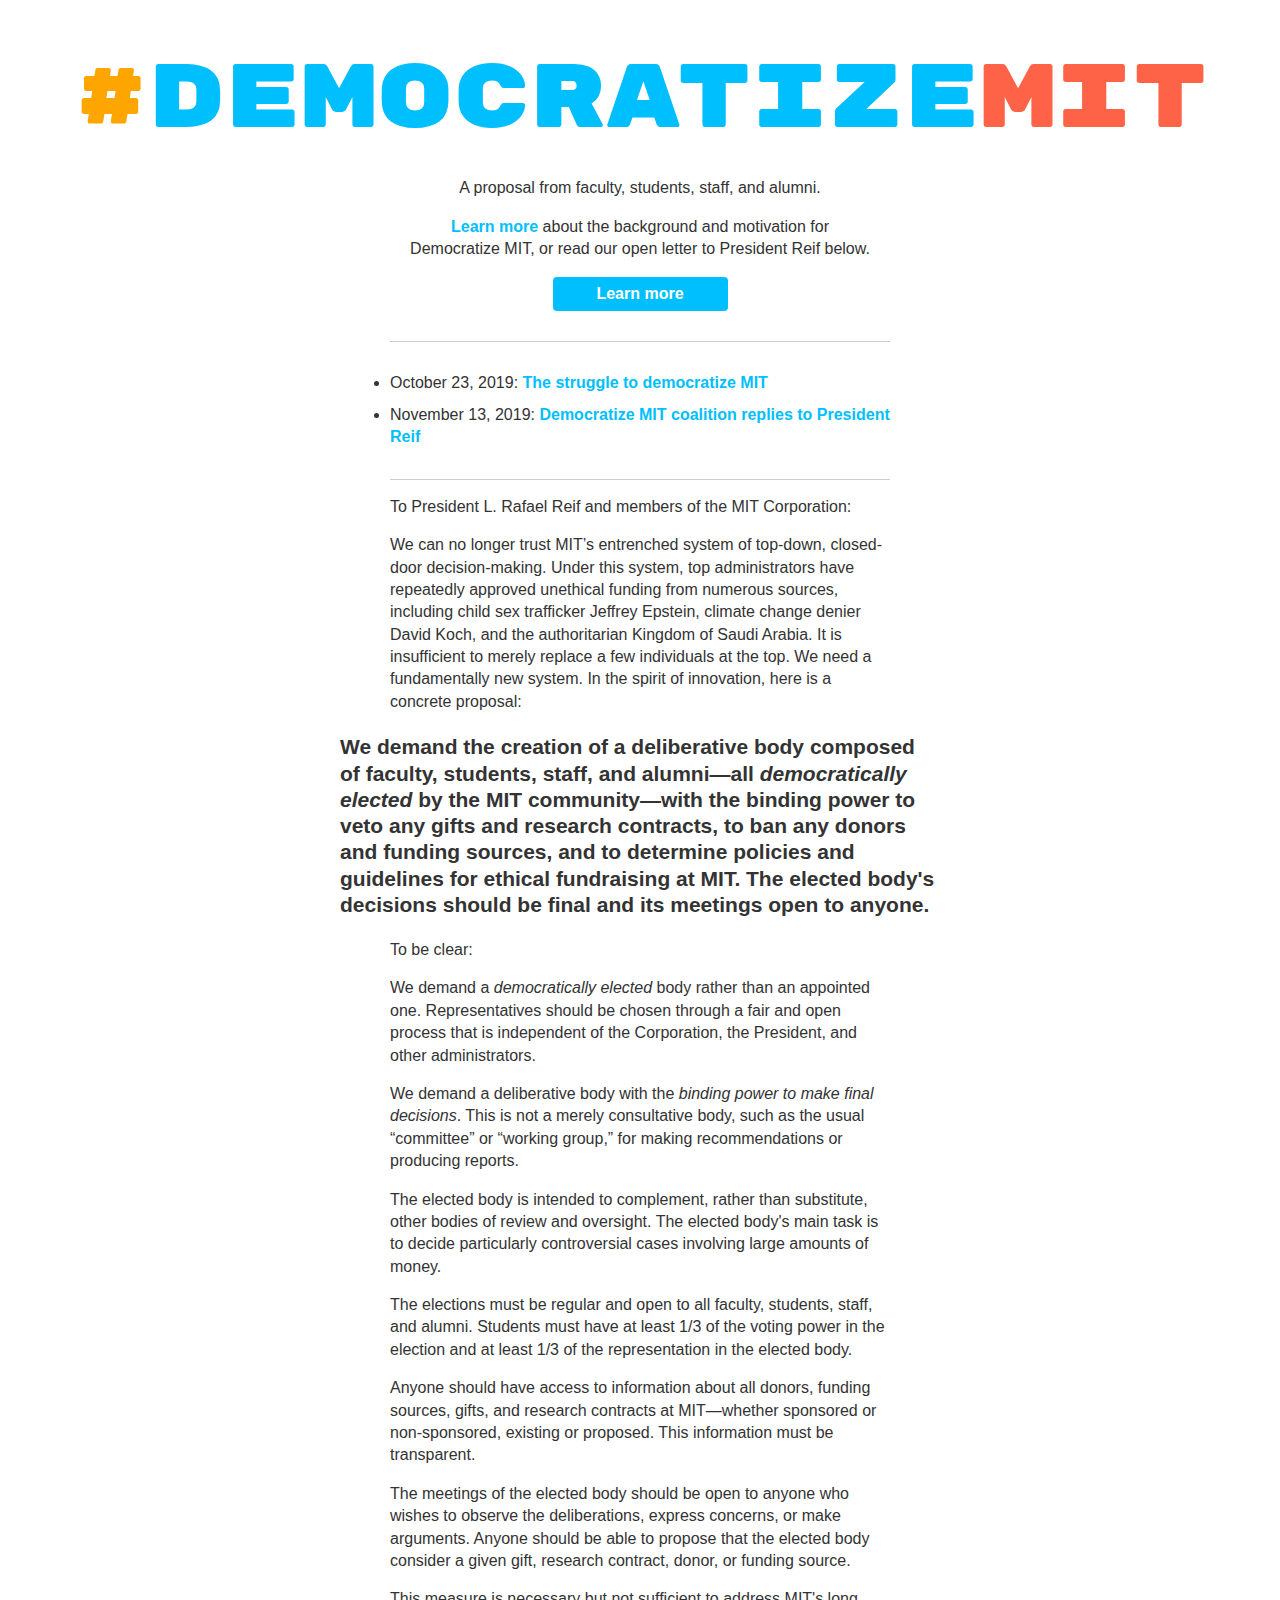
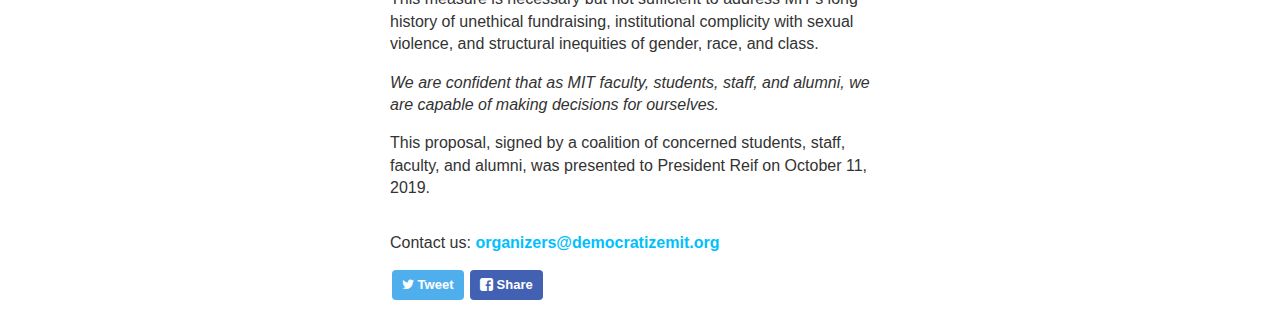
==== index.html @ c0669f2e "Backup website from public server" ====
<!DOCTYPE html>
<html lang="en">
<head>
  <meta charset="utf-8">
  <meta http-equiv="X-UA-Compatible" content="IE=edge,chrome=1">
  <meta name="viewport" content="width=device-width, initial-scale=1">

  <title>Democratize MIT</title>
  <link rel="stylesheet" href="/assets/css/style.css">
  <link href="https://fonts.googleapis.com/css?family=Rubik+Mono+One&display=swap" rel="stylesheet">

  <meta name="twitter:card" content="summary_large_image" />
  <meta name="twitter:title" content="Democratize MIT" />
  <meta name="twitter:description" content="A proposal from faculty, students, staff, and alumni." />
  <meta name="twitter:image" content="https://democratizemit.org/assets/images/twitter-card.png" />

  <meta property="og:url"                content="https://democratizemit.org" />
  <meta property="og:title"              content="Democratize MIT" />
  <meta property="og:description"        content="A proposal from faculty, students, staff, and alumni." />
  <meta property="og:image"              content="https://democratizemit.org/assets/images/twitter-card.png" />

  <!-- Global site tag (gtag.js) - Google Analytics -->
  <script async src="https://www.googletagmanager.com/gtag/js?id=UA-149906533-1"></script>
  <script>
    window.dataLayer = window.dataLayer || [];
    function gtag(){dataLayer.push(arguments);}
    gtag('js', new Date());

    gtag('config', 'UA-149906533-1');
  </script>
</head>
<body>
  <p class="logotype">
  <span style="color: Orange">#</span><span style="color: DeepSkyBlue">Democra<span style="margin-left: -5px">t</span>ize</span><span style="color: Tomato">MIT</span>
</p>
<!-- <img id="avatar" class="2x" src="/assets/images/avatar.png"/> -->
<header>
  <p>
    A proposal from faculty, students, staff, and alumni.
  </p>
  
  <p>
    <a href="/learn">Learn more</a> about the background and motivation for <br/>Democratize MIT, or read our open letter to President Reif below.
  </p>
  <a class="cta" href="/learn">Learn more</a>
  

</header>


  <section id="wrapper">
    <ul>
  <li>
    October 23, 2019: <a href="https://thetech.com/2019/10/23/struggle-democratize-mit">The struggle to democratize MIT</a>
  </li>
  <li>
    November 13, 2019: <a href="https://thetech.com/2019/11/13/democratize-mit-reply-to-reif">Democratize MIT coalition replies to President Reif</a>
  </li>
</ul>

<p>To President L. Rafael Reif and members of the MIT Corporation:</p>

<p>We can no longer trust MIT’s entrenched system of top-down, closed-door decision-making. Under this system, top administrators have repeatedly approved unethical funding from numerous sources, including child sex trafficker Jeffrey Epstein, climate change denier David Koch, and the authoritarian Kingdom of Saudi Arabia. It is insufficient to merely replace a few individuals at the top. We need a fundamentally new system. In the spirit of innovation, here is a concrete proposal:</p>

<blockquote style="font-weight: bold">
  We demand the creation of a deliberative body composed of faculty, students, staff, and alumni—all <em>democratically elected</em> by the MIT community—with the binding power to veto any gifts and research contracts, to ban any donors and funding sources, and to determine policies and guidelines for ethical fundraising at MIT. The elected body's decisions should be final and its meetings open to anyone.</span>
</blockquote>

<p>To be clear:</p>

<p>We demand a <em>democratically elected</em> body rather than an appointed one. Representatives should be chosen through a fair and open process that is independent of the Corporation, the President, and other administrators.</p>

<p>We demand a deliberative body with the <em>binding power to make final decisions</em>. This is not a merely consultative body, such as the usual “committee” or “working group,” for making recommendations or producing reports.</p>

<p>The elected body is intended to complement, rather than substitute, other bodies of review and oversight. The elected body's main task is to decide particularly controversial cases involving large amounts of money.</p>

<p>The elections must be regular and open to all faculty, students, staff, and alumni. Students must have at least 1/3 of the voting power in the election and at least 1/3 of the representation in the elected body.</p>

<p>Anyone should have access to information about all donors, funding sources, gifts, and research contracts at MIT—whether sponsored or non-sponsored, existing or proposed. This information must be transparent.</p>

<p>The meetings of the elected body should be open to anyone who wishes to observe the deliberations, express concerns, or make arguments. Anyone should be able to propose that the elected body consider a given gift, research contract, donor, or funding source.</p>

<p>This measure is necessary but not sufficient to address MIT's long history of unethical fundraising, institutional complicity with sexual violence, and structural inequities of gender, race, and class.</p>

<p><em>We are confident that as MIT faculty, students, staff, and alumni, we are capable of making decisions for ourselves.</em></p>

<p>This proposal, signed by a coalition of concerned students, staff, faculty, and alumni, was presented to President Reif on October 11, 2019.</p>

<footer id="footer">
    <p>Contact us: <a href="mailto:organizers@democratizemit.org">organizers@democratizemit.org</a></p>
    <!-- <p class="small">© Copyright 2019 Democratize MIT</p> -->

    <p id="sharing">
      <a class="twitter" href="https://twitter.com/intent/tweet?text=https://democratizemit.org/&hashtags=DemocratizeMIT"><span class="icon-twitter"> Tweet</span></a>

<a class="facebook" href="#" onclick="
    window.open(
      'https://www.facebook.com/sharer/sharer.php?u='+encodeURIComponent(location.href),
      'facebook-share-dialog',
      'width=626,height=436');
    return false;"><span class="icon-facebook-rect"> Share</span>
</a>

    </p>
</footer>


  </section>
</body>
</html>
---- assets/css/style.css ----
*, *:before, *:after { -moz-box-sizing: border-box; -webkit-box-sizing: border-box; box-sizing: border-box; }

/* Icons */
@font-face {
	font-family: 'icons';
		src: url('../fonts/icons.eot');
		src: url('../fonts/icons.eot#iefix') format('embedded-opentype'),
		url('../fonts/icons.woff') format('woff'),
		url('../fonts/icons.ttf') format('truetype'),
		url('../fonts/icons.svg#icons') format('svg');
	font-weight: normal;
	font-style: normal;
}

a {
	text-decoration: none;
  font-weight: bold;
	color: DeepSkyBlue;
}

a:hover {
	color: Orange;
}

a:active {
	color: Tomato;
}

[class^="icon-"]:before, [class*=" icon-"]:before {
	font-family: "icons";
	font-style: normal;
	font-weight: normal;
	speak: none;
	display: inline-block;
	text-decoration: inherit;
	text-align: center;
	font-variant: normal;
	text-transform: none;
	line-height: 1em;
}
.icon-facebook:before { content: '\e802'; }
.icon-facebook-squared:before { content: '\e800'; }
.icon-twitter:before { content: '\e801'; }
.icon-twitter-1:before { content: '\e804'; }
.icon-facebook-circled:before { content: '\e805'; }
.icon-twitter-circled:before { content: '\e806'; }
.icon-facebook-rect:before { content: '\e803'; }

#sharing a {
  font-size: 20px;
  font-size: 13px;
  color: #fff;
  padding: 6px 10px;
  border-radius: 4px;
  margin-left: 2px;
	display: inline-block;
	vertical-align: middle;
}

#sharing a.facebook {
  background: #4361b3;
}
#sharing a.twitter {
  background: #4fafed;
}

#sharing a:hover {
	/*color: #444;*/
	opacity: 0.8;
}

body, html {
	font-family: "Helvetica Neue", Helvetica, Arial, sans-serif;
	color: #333;
	line-height: 1.4;
	font-weight: normal;
	font-size: 16px;
	margin: 0;
	padding: 10px;
}

p, blockquote {
	margin: 1em auto;
}

/* Clearfix */
.clearfix:after {
	content: "";
	display: table;
	clear: both;
}
.hidden { display: none; }

#sign {
	max-width: 500px;
	margin: 1.6em auto;
}

iframe {
	max-width: 100%;
	height: 1153px;
}

@media (min-width: 576px) {
	iframe {
		height: 1000px;
	}
}

.logotype {
	font-size: 7vw;
	text-align: center;
	font-family: 'Rubik Mono One', sans-serif;
	margin: 16px auto 0;
}

header {
  padding-bottom: 30px;
	text-align: center;
}

#wrapper > p, header > p, footer > p {
	max-width: 500px;
}

#wrapper > blockquote {
	max-width: 600px;
	font-size: 21px;
	/*font-weight: bold;*/
	line-height: 1.25;
}

#wrapper > ul:first-child {
	margin-top: 0;
	padding: 30px 0;
	border-top: 1px solid #ccc;
	border-bottom: 1px solid #ccc;
}

#wrapper > ul:first-child > li:last-child {
	margin: 0;
}

.cta {
	display: block;
	vertical-align: middle;
	text-align: center;
	width: 175px;
	background: DeepSkyBlue;
	color: #fff;
  border-radius: 4px;
  padding: 6px 10px;
  margin: 0 auto;
}

.cta:hover {
	color: white;
	background: Orange;
}

.cta:active {
	color: white;
	background: Tomato;
}

h3 {
	text-align: center;
	max-width: 500px;
	font-size: 21px;
	font-weight: bold;
	line-height: 1.25;
	margin: 0 auto;
}

h4 {
	max-width: 500px;
	margin: 1.6em auto 0
}

footer {
	margin-top: 2em;
}

ul {
	max-width: 500px;
	margin: 0 auto;
	padding: 0;
}

ul li {
	margin-bottom: 0.6em;
}
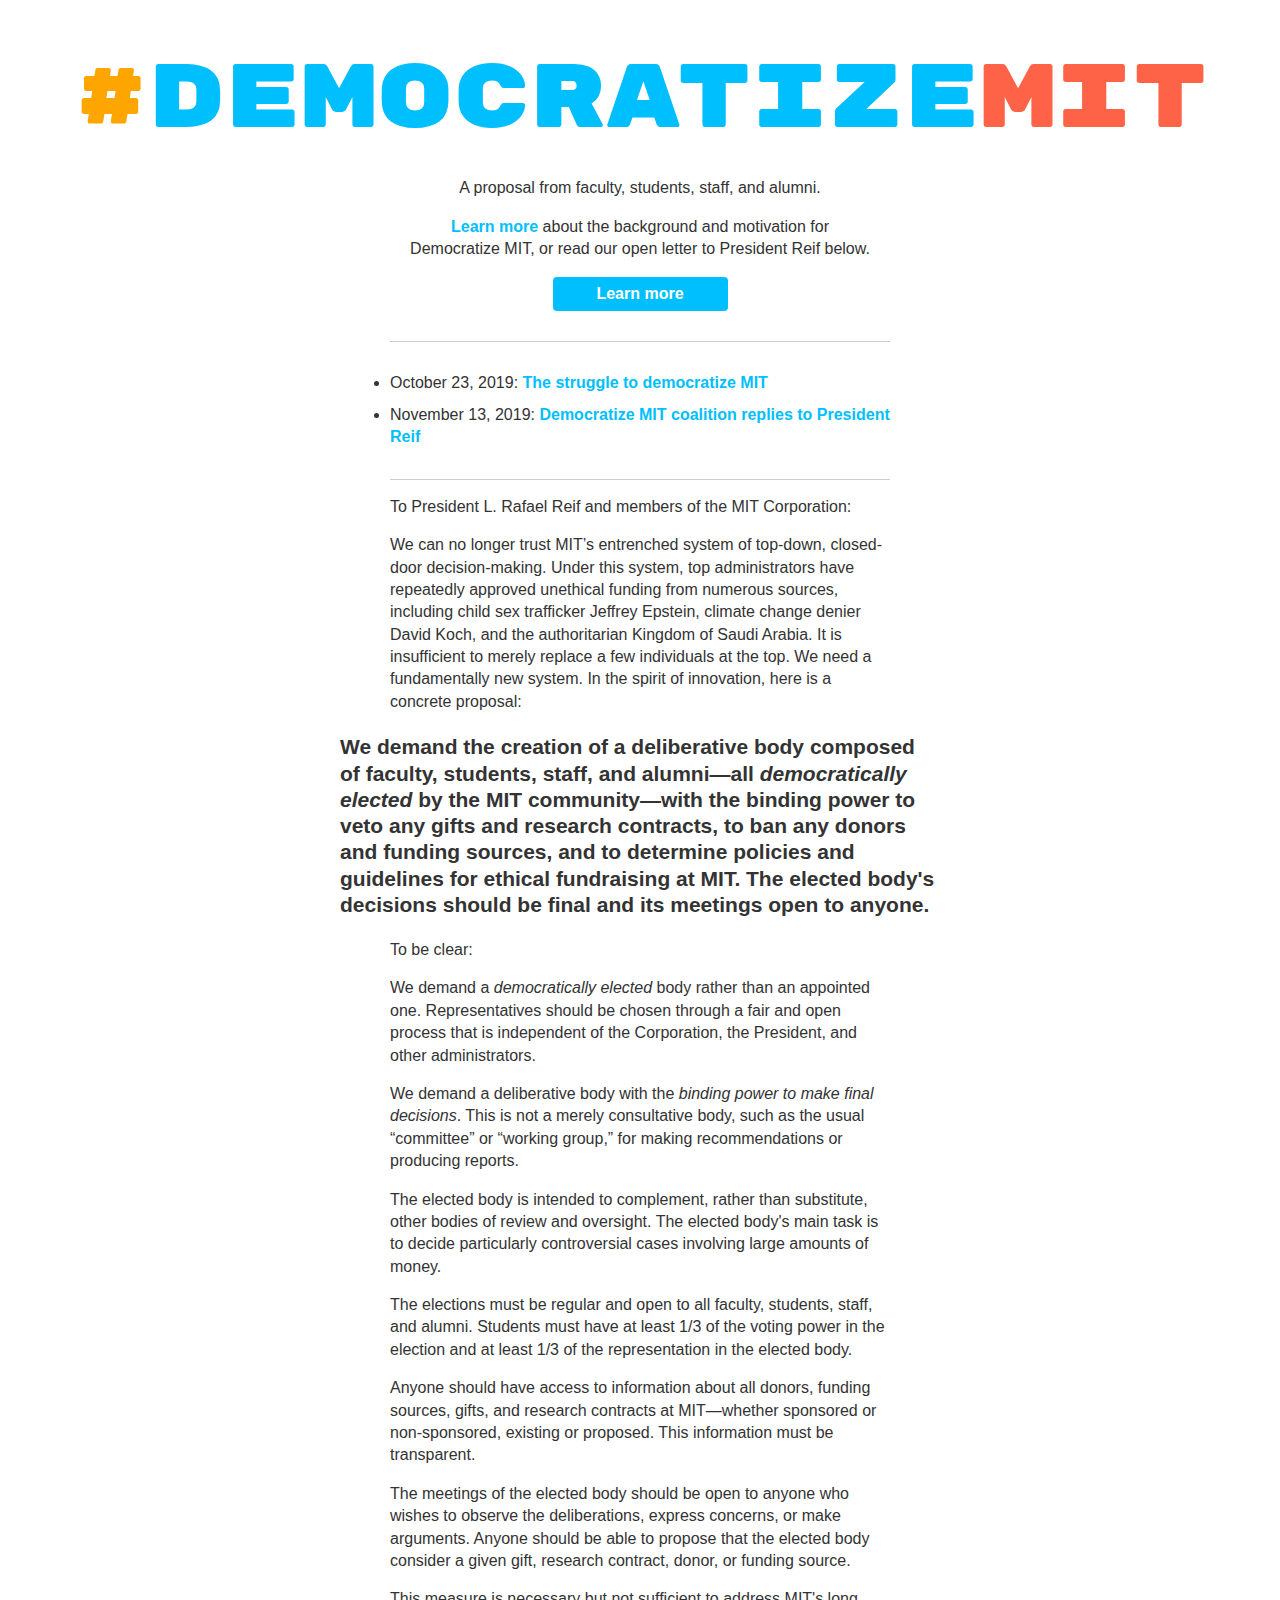
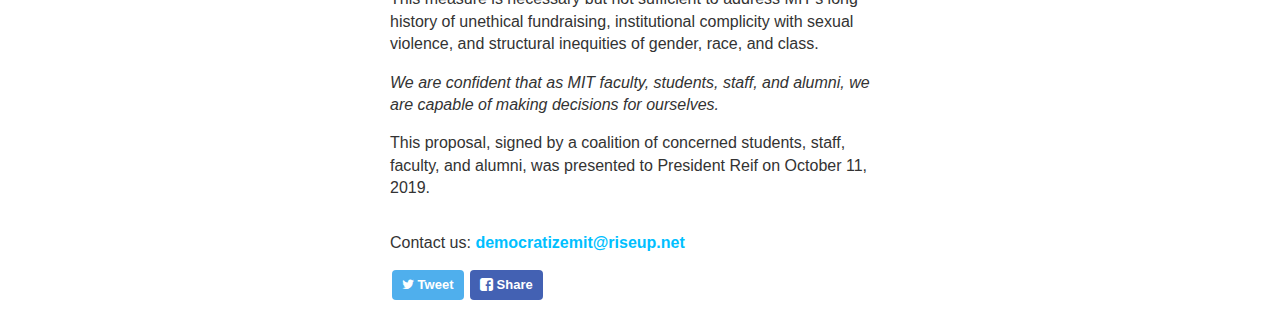
==== commit 67df2483: "Change email address" ====
--- a/index.html
+++ b/index.html
@@ -87,7 +87,7 @@
 <p>This proposal, signed by a coalition of concerned students, staff, faculty, and alumni, was presented to President Reif on October 11, 2019.</p>
 
 <footer id="footer">
-    <p>Contact us: <a href="mailto:organizers@democratizemit.org">organizers@democratizemit.org</a></p>
+    <p>Contact us: <a href="mailto:democratizemit@riseup.net">democratizemit@riseup.net</a></p>
     <!-- <p class="small">© Copyright 2019 Democratize MIT</p> -->
 
     <p id="sharing">
